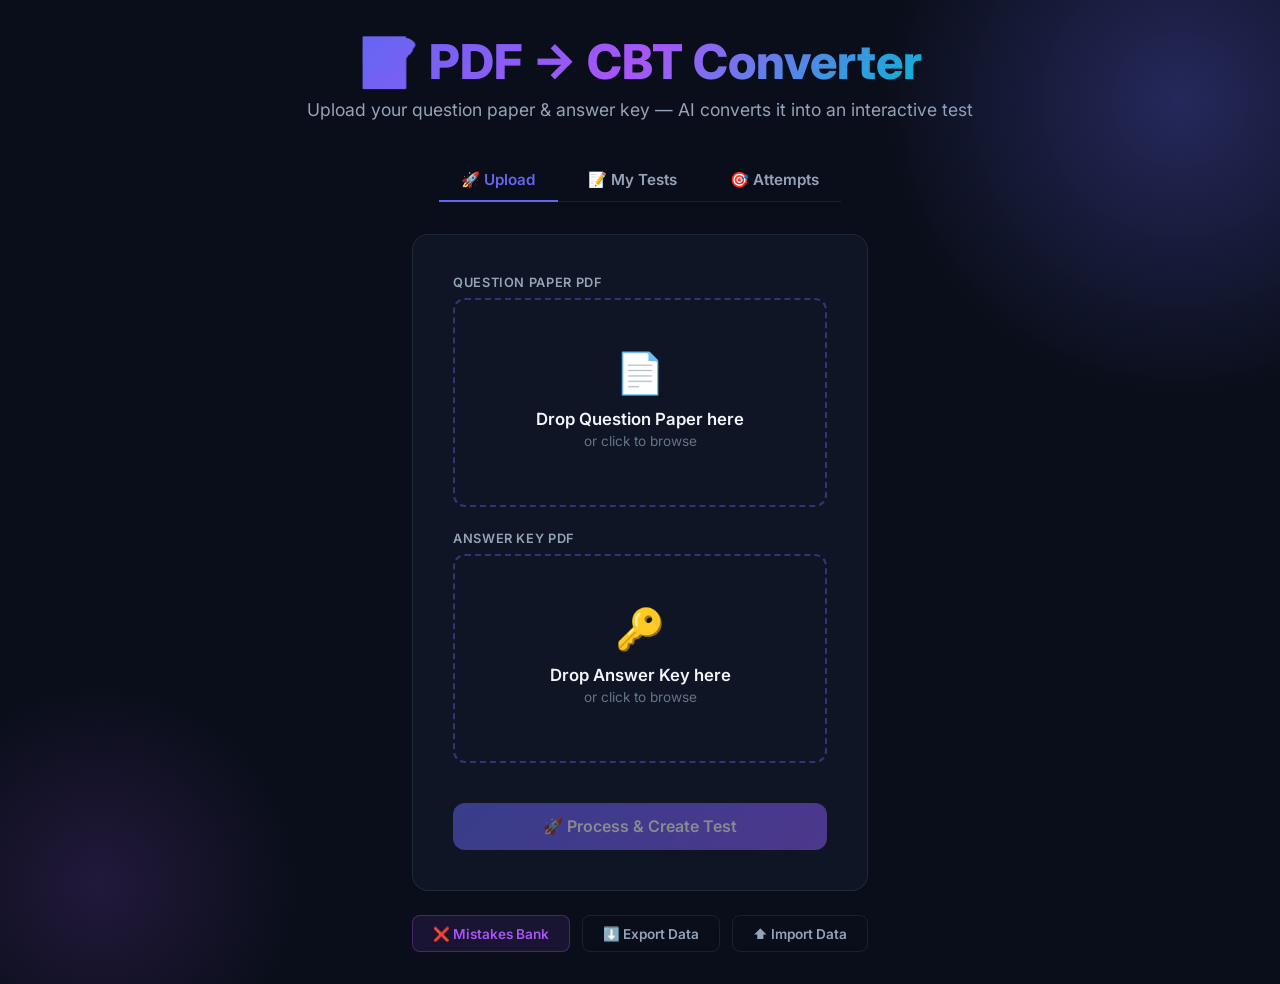
==== templates/index.html @ cba8afc6 "Ready for Render" ====
<!DOCTYPE html>
<html lang="en">
<head>
    <meta charset="UTF-8">
    <meta name="viewport" content="width=device-width, initial-scale=1.0">
    <title>PDF to CBT Converter — AI Powered</title>
    <meta name="description" content="Convert question paper PDFs into interactive Computer-Based Tests with AI-powered concept analysis">
    <link rel="stylesheet" href="/static/style.css">
    <style>
        /* ── Tab navigation ── */
        .tab-nav { display:flex; gap:0.5rem; border-bottom:1px solid var(--border); margin-bottom:2rem; }
        .tab-btn { padding:0.65rem 1.4rem; background:none; border:none; border-bottom:2px solid transparent;
                   color:var(--text-secondary); font-size:0.95rem; font-weight:600; cursor:pointer; transition:all 0.2s;
                   margin-bottom:-1px; font-family:inherit; }
        .tab-btn:hover { color:var(--text-primary); }
        .tab-btn.active { color:var(--accent); border-bottom-color:var(--accent); }
        .tab-pane { display:none; }
        .tab-pane.active { display:block; }

        /* ── Test cards ── */
        .tests-grid { display:grid; grid-template-columns:repeat(auto-fill, minmax(300px, 1fr)); gap:1rem; }
        .test-card { background:var(--bg-card); border:1px solid var(--border); border-radius:var(--radius);
                     padding:1.25rem; transition:border-color 0.2s; position:relative; }
        .test-card:hover { border-color:rgba(99,102,241,0.4); }
        .test-card-name { font-weight:700; font-size:1rem; margin-bottom:0.4rem; }
        .test-card-meta { font-size:0.8rem; color:var(--text-muted); display:flex; flex-direction:column; gap:0.2rem; margin-bottom:1rem; }
        .test-card-badge { display:inline-block; padding:0.2rem 0.6rem; border-radius:999px; font-size:0.72rem; font-weight:700; }
        .badge-draft { background:rgba(245,158,11,0.15); color:#f59e0b; }
        .badge-ready { background:rgba(34,197,94,0.12); color:#22c55e; }
        .test-card-actions { display:flex; gap:0.5rem; }
        .btn-take { flex:1; padding:0.55rem; background:var(--accent); color:#fff; border:none;
                    border-radius:calc(var(--radius) - 2px); cursor:pointer; font-weight:600; font-size:0.85rem; transition:opacity 0.2s; }
        .btn-take:hover { opacity:0.85; }
        .btn-review-link { flex:1; padding:0.55rem; background:rgba(245,158,11,0.12); color:#f59e0b;
                           border:1px solid rgba(245,158,11,0.3); border-radius:calc(var(--radius) - 2px);
                           cursor:pointer; font-weight:600; font-size:0.85rem; text-align:center; }
        .btn-del { padding:0.55rem 0.8rem; background:rgba(239,68,68,0.12); color:var(--red);
                   border:1px solid rgba(239,68,68,0.2); border-radius:calc(var(--radius) - 2px);
                   cursor:pointer; font-size:0.85rem; transition:all 0.2s; }
        .btn-del:hover { background:var(--red); color:#fff; }

        /* ── Attempt cards ── */
        .attempt-card { background:var(--bg-card); border:1px solid var(--border); border-radius:var(--radius);
                        padding:1rem 1.25rem; display:flex; align-items:center; gap:1rem; margin-bottom:0.75rem; transition:border-color 0.2s; }
        .attempt-card:hover { border-color:rgba(99,102,241,0.3); }
        .attempt-score { width:52px; height:52px; border-radius:50%; background:var(--bg-glass);
                         border:2px solid var(--border); display:flex; flex-direction:column; align-items:center;
                         justify-content:center; flex-shrink:0; }
        .attempt-score .pct { font-size:0.95rem; font-weight:800; }
        .attempt-info { flex:1; }
        .attempt-name { font-weight:600; font-size:0.9rem; margin-bottom:0.2rem; }
        .attempt-meta { font-size:0.78rem; color:var(--text-muted); }

        /* ── Date group header ── */
        .date-group-header { font-size:0.75rem; font-weight:700; color:var(--text-muted); text-transform:uppercase;
                             letter-spacing:0.08em; margin:1.5rem 0 0.75rem; padding-bottom:0.4rem;
                             border-bottom:1px solid var(--border); }

        .btn-rename { padding:0.55rem 0.7rem; background:rgba(99,102,241,0.1); color:var(--accent);
                      border:1px solid rgba(99,102,241,0.2); border-radius:calc(var(--radius) - 2px);
                      cursor:pointer; font-size:0.85rem; transition:all 0.2s; }
        .btn-rename:hover { background:rgba(99,102,241,0.2); }
        .test-card-name[contenteditable="true"] { outline:2px solid var(--accent); border-radius:4px;
                                                   padding:2px 6px; background:var(--bg-glass); }
    </style>
</head>
<body>
    <div class="landing">
        <h1 class="landing-title">📝 PDF → CBT Converter</h1>
        <p class="landing-sub">Upload your question paper &amp; answer key — AI converts it into an interactive test</p>

        <!-- Tab Navigation -->
        <div class="tab-nav">
            <button class="tab-btn active" onclick="switchTab('upload')">🚀 Upload</button>
            <button class="tab-btn" onclick="switchTab('tests')" id="testsTabBtn">📝 My Tests</button>
            <button class="tab-btn" onclick="switchTab('attempts')">🎯 Attempts</button>
        </div>

        <!-- Upload Tab -->
        <div class="tab-pane active" id="tab-upload">
            <div class="upload-card">
                <label class="upload-label">Question Paper PDF</label>
                <div class="drop-zone" id="qDropZone" data-input="questionInput">
                    <div class="drop-zone-icon">📄</div>
                    <div class="drop-zone-title">Drop Question Paper here</div>
                    <div class="drop-zone-hint">or click to browse</div>
                    <div class="drop-zone-file" id="qFileName"></div>
                    <input type="file" id="questionInput" accept=".pdf">
                </div>

                <label class="upload-label">Answer Key PDF</label>
                <div class="drop-zone" id="aDropZone" data-input="answerInput">
                    <div class="drop-zone-icon">🔑</div>
                    <div class="drop-zone-title">Drop Answer Key here</div>
                    <div class="drop-zone-hint">or click to browse</div>
                    <div class="drop-zone-file" id="aFileName"></div>
                    <input type="file" id="answerInput" accept=".pdf">
                </div>

                <button class="btn btn-primary" id="processBtn" disabled>
                    🚀 Process &amp; Create Test
                </button>
            </div>

            <div style="display:flex; gap:0.75rem; justify-content:center; margin-top:1.5rem; flex-wrap:wrap;">
                <a href="/mistakes" class="btn btn-sm btn-mark" style="text-decoration:none">❌ Mistakes Bank</a>
                <button class="btn btn-sm btn-outline" onclick="exportData()">⬇️ Export Data</button>
                <button class="btn btn-sm btn-outline" onclick="document.getElementById('importInput').click()">⬆️ Import Data</button>
                <input type="file" id="importInput" style="display:none" accept=".json" onchange="importData(event)">
            </div>
        </div>

        <!-- My Tests Tab -->
        <div class="tab-pane" id="tab-tests">
            <div id="testsContainer">
                <div class="empty-state"><div class="emoji">📭</div>Loading tests…</div>
            </div>
        </div>

        <!-- Attempts Tab -->
        <div class="tab-pane" id="tab-attempts">
            <div id="attemptsContainer">
                <div class="empty-state"><div class="emoji">📭</div>Loading attempts…</div>
            </div>
        </div>
    </div>

    <div class="processing" id="processing">
        <div class="spinner"></div>
        <div class="processing-text">Analyzing your papers with AI...</div>
        <div class="processing-sub" id="processingStatus">Uploading PDFs to Gemini</div>
    </div>

    <script>
        // ─── Tab switching ───────────────────────────────────────────────
        function switchTab(name) {
            document.querySelectorAll('.tab-btn').forEach(b => b.classList.remove('active'));
            document.querySelectorAll('.tab-pane').forEach(p => p.classList.remove('active'));
            document.querySelector(`[onclick="switchTab('${name}')"]`).classList.add('active');
            document.getElementById(`tab-${name}`).classList.add('active');
            if (name === 'tests') renderTests();
            if (name === 'attempts') renderAttempts();
        }

        // ─── Dashboard data ──────────────────────────────────────────────
        let dashData = { tests: [], attempts: [] };

        async function loadDashboard() {
            try {
                const res = await fetch('/api/dashboard');
                dashData = await res.json();
                // Update tab badge
                const count = dashData.tests.length;
                document.getElementById('testsTabBtn').textContent = `📝 My Tests${count ? ` (${count})` : ''}`;
            } catch(e) { console.error(e); }
        }

        // ─── Group items by date ─────────────────────────────────────────
        function groupByDate(items, dateKey) {
            const groups = {};
            const today = new Date(); today.setHours(0,0,0,0);
            const yesterday = new Date(today); yesterday.setDate(today.getDate() - 1);

            for (const item of items) {
                const d = new Date(item[dateKey]);
                d.setHours(0,0,0,0);
                let label;
                if (d.getTime() === today.getTime()) label = 'Today';
                else if (d.getTime() === yesterday.getTime()) label = 'Yesterday';
                else label = d.toLocaleDateString('en-IN', { day:'numeric', month:'long', year:'numeric' });
                if (!groups[label]) groups[label] = [];
                groups[label].push(item);
            }
            return groups;
        }

        // ─── Render My Tests ─────────────────────────────────────────────
        function renderTests() {
            const container = document.getElementById('testsContainer');
            const tests = [...dashData.tests].sort((a, b) => new Date(b.created_at) - new Date(a.created_at));

            if (tests.length === 0) {
                container.innerHTML = `<div class="empty-state"><div class="emoji">📭</div>No saved tests yet. Upload a PDF to get started!</div>`;
                return;
            }

            const groups = groupByDate(tests, 'created_at');
            let html = '';
            for (const [label, items] of Object.entries(groups)) {
                html += `<div class="date-group-header">${label}</div><div class="tests-grid">`;
                for (const t of items) {
                    const isDraft = t.status === 'draft';
                    const time = new Date(t.created_at).toLocaleTimeString('en-IN', { hour:'2-digit', minute:'2-digit' });
                    html += `
                    <div class="test-card" id="card-${t.id}">
                        <div style="display:flex;align-items:flex-start;gap:0.5rem;margin-bottom:0.4rem">
                            <div class="test-card-name" style="flex:1">${t.name}</div>
                            <span class="test-card-badge ${isDraft ? 'badge-draft' : 'badge-ready'}">${isDraft ? 'DRAFT' : 'READY'}</span>
                        </div>
                        <div class="test-card-meta">
                            <span>🕐 ${time} &nbsp;•&nbsp; ${t.total_questions || '?'} questions</span>
                            <span>🆔 ${t.id}</span>
                        </div>
                        <div class="test-card-actions">
                            ${isDraft
                                ? `<a class="btn-review-link" href="/review/${t.id}">✂️ Review</a>`
                                : `<button class="btn-take" onclick="window.location.href='/test/${t.id}'">▶ Take Test</button>`
                            }
                            <button class="btn-rename" onclick="renameTest('${t.id}', event)" title="Rename">✏️</button>
                            <button class="btn-del" onclick="deleteTest('${t.id}', event)" title="Delete">🗑</button>
                        </div>
                    </div>`;
                }
                html += `</div>`;
            }
            container.innerHTML = html;
        }

        async function deleteTest(testId, e) {
            e.stopPropagation();
            if (!confirm('Delete this test and all its data? This cannot be undone.')) return;
            await fetch(`/api/test/${testId}`, { method: 'DELETE' });
            dashData.tests = dashData.tests.filter(t => t.id !== testId);
            const count = dashData.tests.length;
            document.getElementById('testsTabBtn').textContent = `📝 My Tests${count ? ` (${count})` : ''}`;
            renderTests();
        }

        function renameTest(testId, e) {
            e.stopPropagation();
            const card = document.getElementById(`card-${testId}`);
            if (!card) return;
            const nameEl = card.querySelector('.test-card-name');
            nameEl.contentEditable = 'true';
            nameEl.focus();
            // Select all text
            const range = document.createRange(); range.selectNodeContents(nameEl);
            window.getSelection().removeAllRanges(); window.getSelection().addRange(range);

            const save = async () => {
                nameEl.contentEditable = 'false';
                const newName = nameEl.textContent.trim();
                if (!newName) { nameEl.textContent = dashData.tests.find(t=>t.id===testId)?.name || 'Test'; return; }
                const res = await fetch(`/api/test/${testId}`, {
                    method: 'PATCH',
                    headers: {'Content-Type':'application/json'},
                    body: JSON.stringify({ name: newName })
                });
                const data = await res.json();
                if (data.success) {
                    const t = dashData.tests.find(t=>t.id===testId);
                    if (t) t.name = data.name;
                } else { nameEl.textContent = dashData.tests.find(t=>t.id===testId)?.name || 'Test'; }
            };
            nameEl.onblur = save;
            nameEl.onkeydown = (ev) => { if (ev.key === 'Enter') { ev.preventDefault(); nameEl.blur(); } if (ev.key === 'Escape') { nameEl.contentEditable = 'false'; } };
        }

        // ─── Render Attempts ─────────────────────────────────────────────
        function renderAttempts() {
            const container = document.getElementById('attemptsContainer');
            const attempts = [...dashData.attempts].sort((a, b) => new Date(b.submitted_at) - new Date(a.submitted_at));

            if (attempts.length === 0) {
                container.innerHTML = `<div class="empty-state"><div class="emoji">🎯</div>No attempts yet. Take a test to see results here!</div>`;
                return;
            }

            const groups = groupByDate(attempts, 'submitted_at');
            let html = '';
            for (const [label, items] of Object.entries(groups)) {
                html += `<div class="date-group-header">${label}</div>`;
                for (const a of items) {
                    const pct = a.max_score > 0 ? Math.round((a.score / a.max_score) * 100) : 0;
                    const color = pct >= 70 ? 'var(--green)' : pct >= 40 ? 'var(--orange)' : 'var(--red)';
                    const time = new Date(a.submitted_at).toLocaleTimeString('en-IN', { hour:'2-digit', minute:'2-digit' });
                    html += `
                    <div class="attempt-card" style="cursor:pointer" onclick="window.location.href='/result/${a.id}'">
                        <div class="attempt-score" style="border-color:${color}">
                            <span class="pct" style="color:${color}">${pct}%</span>
                        </div>
                        <div class="attempt-info">
                            <div class="attempt-name">${a.test_name}</div>
                            <div class="attempt-meta">Score: ${a.score}/${a.max_score} &nbsp;•&nbsp; ${time}</div>
                        </div>
                        <button class="btn-del" onclick="deleteAttempt('${a.id}', event)" title="Delete attempt">🗑</button>
                    </div>`;
                }
            }
            container.innerHTML = html;
        }

        async function deleteAttempt(id, e) {
            e.stopPropagation();
            if (!confirm('Delete this attempt?')) return;
            await fetch('/api/attempt/' + id, { method: 'DELETE' });
            dashData.attempts = dashData.attempts.filter(a => a.id !== id);
            renderAttempts();
        }

        // ─── Export / Import ─────────────────────────────────────────────
        function exportData() { window.location.href = '/api/export'; }

        function importData(e) {
            const file = e.target.files[0];
            if (!file) return;
            const reader = new FileReader();
            reader.onload = async (ev) => {
                try {
                    const data = JSON.parse(ev.target.result);
                    const res = await fetch('/api/import', { method:'POST', headers:{'Content-Type':'application/json'}, body:JSON.stringify(data) });
                    const result = await res.json();
                    if (result.success) {
                        alert(`Imported ${result.tests} tests and ${result.attempts} attempts!`);
                        await loadDashboard();
                    } else { alert('Import failed: ' + result.error); }
                } catch(err) { alert('Invalid JSON file'); }
            };
            reader.readAsText(file);
        }

        // ─── Drag & drop upload ──────────────────────────────────────────
        const processBtn = document.getElementById('processBtn');
        const qInput = document.getElementById('questionInput');
        const aInput = document.getElementById('answerInput');

        document.querySelectorAll('.drop-zone').forEach(zone => {
            const input = document.getElementById(zone.dataset.input);
            zone.addEventListener('click', () => input.click());
            zone.addEventListener('dragover', e => { e.preventDefault(); zone.classList.add('drag-over'); });
            zone.addEventListener('dragleave', () => zone.classList.remove('drag-over'));
            zone.addEventListener('drop', e => {
                e.preventDefault(); zone.classList.remove('drag-over');
                if (e.dataTransfer.files[0]) { input.files = e.dataTransfer.files; input.dispatchEvent(new Event('change')); }
            });
            input.addEventListener('change', () => {
                if (input.files[0]) {
                    zone.classList.add('has-file');
                    zone.querySelector('.drop-zone-file').textContent = '✅ ' + input.files[0].name;
                    checkReady();
                }
            });
        });

        function checkReady() { processBtn.disabled = !(qInput.files[0] && aInput.files[0]); }

        // ─── Process / upload ────────────────────────────────────────────
        processBtn.addEventListener('click', async () => {
            const processing = document.getElementById('processing');
            const statusEl = document.getElementById('processingStatus');
            processing.classList.add('active');

            const statuses = ['Uploading PDFs to Gemini...','AI is reading the question paper...','Structuring data natively...','Extracting figures and topics...','Building your test...'];
            let si = 0;
            const interval = setInterval(() => { si = Math.min(si + 1, statuses.length - 1); statusEl.textContent = statuses[si]; }, 5000);

            const formData = new FormData();
            formData.append('question_paper', qInput.files[0]);
            formData.append('answer_key', aInput.files[0]);

            try {
                const res = await fetch('/api/process', { method: 'POST', body: formData });
                const data = await res.json();
                clearInterval(interval);
                if (data.success) {
                    if (data.needs_review) {
                        statusEl.textContent = `✅ ${data.total_questions} questions extracted! ${data.diagram_count} diagrams need review...`;
                        setTimeout(() => window.location.href = data.review_url, 1500);
                    } else {
                        statusEl.textContent = `✅ ${data.total_questions} questions extracted! Redirecting...`;
                        setTimeout(() => window.location.href = `/test/${data.test_id}`, 1500);
                    }
                } else {
                    alert('Error: ' + (data.error || 'Unknown error'));
                    processing.classList.remove('active');
                }
            } catch (err) {
                clearInterval(interval);
                alert('Network error: ' + err.message);
                processing.classList.remove('active');
            }
        });

        // ─── Init ────────────────────────────────────────────────────────
        loadDashboard();
    </script>
</body>
</html>
---- static/style.css ----
@import url('https://fonts.googleapis.com/css2?family=Inter:wght@300;400;500;600;700;800&display=swap');

:root {
  --bg-primary: #0a0e1a;
  --bg-secondary: #111827;
  --bg-card: rgba(17, 24, 39, 0.8);
  --bg-glass: rgba(255,255,255,0.04);
  --border: rgba(255,255,255,0.08);
  --text-primary: #f1f5f9;
  --text-secondary: #94a3b8;
  --text-muted: #64748b;
  --accent: #6366f1;
  --accent-glow: rgba(99,102,241,0.3);
  --green: #22c55e;
  --red: #ef4444;
  --orange: #f59e0b;
  --purple: #a855f7;
  --cyan: #06b6d4;
  --physics: #3b82f6;
  --chemistry: #f59e0b;
  --maths: #8b5cf6;
  --radius: 12px;
  --radius-lg: 16px;
  --shadow: 0 4px 24px rgba(0,0,0,0.3);
}

* { margin:0; padding:0; box-sizing:border-box; }
body { font-family:'Inter',sans-serif; background:var(--bg-primary); color:var(--text-primary); min-height:100vh; }

/* ===== UPLOAD PAGE ===== */
.landing { display:flex; flex-direction:column; align-items:center; justify-content:center; min-height:100vh; padding:2rem; position:relative; overflow:hidden; }
.landing::before { content:''; position:absolute; width:600px; height:600px; background:radial-gradient(circle,var(--accent-glow),transparent 70%); top:-200px; right:-200px; pointer-events:none; }
.landing::after { content:''; position:absolute; width:400px; height:400px; background:radial-gradient(circle,rgba(168,85,247,0.15),transparent 70%); bottom:-100px; left:-100px; pointer-events:none; }

.landing-title { font-size:3rem; font-weight:800; background:linear-gradient(135deg,#6366f1,#a855f7,#06b6d4); -webkit-background-clip:text; -webkit-text-fill-color:transparent; background-clip:text; margin-bottom:0.5rem; text-align:center; }
.landing-sub { color:var(--text-secondary); font-size:1.1rem; margin-bottom:2.5rem; text-align:center; }

.upload-card { background:var(--bg-card); border:1px solid var(--border); border-radius:var(--radius-lg); padding:2.5rem; width:100%; max-width:600px; backdrop-filter:blur(20px); position:relative; z-index:1; }

.drop-zone { border:2px dashed rgba(99,102,241,0.4); border-radius:var(--radius); padding:3rem 2rem; text-align:center; cursor:pointer; transition:all 0.3s; margin-bottom:1.5rem; position:relative; }
.drop-zone:hover, .drop-zone.drag-over { border-color:var(--accent); background:rgba(99,102,241,0.05); }
.drop-zone.has-file { border-color:var(--green); border-style:solid; background:rgba(34,197,94,0.05); }
.drop-zone-icon { font-size:2.5rem; margin-bottom:0.75rem; }
.drop-zone-title { font-weight:600; font-size:1.05rem; margin-bottom:0.25rem; }
.drop-zone-hint { color:var(--text-muted); font-size:0.85rem; }
.drop-zone-file { color:var(--green); font-weight:500; font-size:0.95rem; margin-top:0.5rem; }
.drop-zone input[type="file"] { display:none; }

.upload-label { font-size:0.8rem; font-weight:600; color:var(--text-secondary); text-transform:uppercase; letter-spacing:0.05em; margin-bottom:0.5rem; display:block; }

.btn { display:inline-flex; align-items:center; justify-content:center; gap:0.5rem; padding:0.85rem 2rem; border:none; border-radius:var(--radius); font-family:inherit; font-weight:600; font-size:1rem; cursor:pointer; transition:all 0.3s; }
.btn-primary { background:linear-gradient(135deg,#6366f1,#8b5cf6); color:#fff; width:100%; margin-top:1rem; }
.btn-primary:hover { transform:translateY(-2px); box-shadow:0 8px 25px var(--accent-glow); }
.btn-primary:disabled { opacity:0.5; cursor:not-allowed; transform:none; box-shadow:none; }

/* Processing overlay */
.processing { display:none; position:fixed; inset:0; background:rgba(10,14,26,0.95); z-index:100; flex-direction:column; align-items:center; justify-content:center; }
.processing.active { display:flex; }
.spinner { width:60px; height:60px; border:3px solid var(--border); border-top-color:var(--accent); border-radius:50%; animation:spin 0.8s linear infinite; margin-bottom:1.5rem; }
@keyframes spin { to { transform:rotate(360deg); } }
.processing-text { font-size:1.2rem; font-weight:600; margin-bottom:0.5rem; }
.processing-sub { color:var(--text-muted); font-size:0.9rem; }

/* ===== CBT INTERFACE ===== */
.cbt { display:flex; flex-direction:column; height:100vh; }

.cbt-header { display:flex; align-items:center; justify-content:space-between; padding:0.75rem 1.5rem; background:var(--bg-secondary); border-bottom:1px solid var(--border); flex-shrink:0; }
.cbt-title { font-weight:700; font-size:1.1rem; }
.cbt-timer { font-size:1.3rem; font-weight:700; font-variant-numeric:tabular-nums; padding:0.4rem 1rem; border-radius:var(--radius); background:rgba(239,68,68,0.1); color:var(--red); border:1px solid rgba(239,68,68,0.2); }
.cbt-timer.warning { animation:pulse 1s ease-in-out infinite; }
@keyframes pulse { 0%,100% { opacity:1; } 50% { opacity:0.5; } }

.subject-tabs { display:flex; gap:0.25rem; padding:0.5rem 1.5rem; background:var(--bg-secondary); border-bottom:1px solid var(--border); flex-shrink:0; overflow-x:auto; }
.subject-tab { padding:0.5rem 1.25rem; border-radius:var(--radius); font-size:0.85rem; font-weight:600; cursor:pointer; transition:all 0.2s; background:transparent; border:1px solid transparent; color:var(--text-secondary); white-space:nowrap; }
.subject-tab:hover { background:var(--bg-glass); color:var(--text-primary); }
.subject-tab.active { background:var(--accent); color:#fff; border-color:var(--accent); }

.cbt-body { display:flex; flex:1; overflow:hidden; }

.question-panel { flex:1; padding:2rem; overflow-y:auto; }
.q-number { font-size:0.8rem; font-weight:600; color:var(--accent); text-transform:uppercase; letter-spacing:0.05em; margin-bottom:0.75rem; }
.q-subject-badge { display:inline-block; padding:0.2rem 0.6rem; border-radius:20px; font-size:0.7rem; font-weight:600; margin-left:0.5rem; }
.q-subject-badge.physics { background:rgba(59,130,246,0.15); color:var(--physics); }
.q-subject-badge.chemistry { background:rgba(245,158,11,0.15); color:var(--chemistry); }
.q-subject-badge.mathematics { background:rgba(139,92,246,0.15); color:var(--maths); }
.q-text { font-size:1.1rem; line-height:1.7; margin-bottom:1.5rem; }
.q-text img { max-width:100%; border-radius:8px; margin:0.5rem 0; }

.options-list { display:flex; flex-direction:column; gap:0.75rem; }
.option { display:flex; align-items:flex-start; gap:0.75rem; padding:1rem 1.25rem; border:1px solid var(--border); border-radius:var(--radius); cursor:pointer; transition:all 0.2s; }
.option:hover { border-color:rgba(99,102,241,0.4); background:rgba(99,102,241,0.05); }
.option.selected { border-color:var(--accent); background:rgba(99,102,241,0.1); }
.option-marker { width:28px; height:28px; border-radius:50%; border:2px solid var(--border); display:flex; align-items:center; justify-content:center; font-weight:700; font-size:0.8rem; flex-shrink:0; transition:all 0.2s; }
.option.selected .option-marker { background:var(--accent); border-color:var(--accent); color:#fff; }
.option-text { flex:1; line-height:1.5; padding-top:2px; }

.integer-input { width:200px; padding:0.85rem 1rem; background:var(--bg-glass); border:1px solid var(--border); border-radius:var(--radius); color:var(--text-primary); font-family:inherit; font-size:1.1rem; font-weight:600; outline:none; transition:border-color 0.2s; }
.integer-input:focus { border-color:var(--accent); }

.q-actions { display:flex; gap:0.75rem; margin-top:2rem; flex-wrap:wrap; }
.btn-sm { padding:0.6rem 1.25rem; font-size:0.85rem; border-radius:8px; }
.btn-outline { background:transparent; border:1px solid var(--border); color:var(--text-secondary); }
.btn-outline:hover { border-color:var(--accent); color:var(--accent); }
.btn-mark { background:rgba(168,85,247,0.1); border:1px solid rgba(168,85,247,0.3); color:var(--purple); }
.btn-mark.marked { background:var(--purple); color:#fff; }
.btn-clear { background:rgba(239,68,68,0.1); border:1px solid rgba(239,68,68,0.2); color:var(--red); }
.btn-nav { background:var(--accent); color:#fff; border:none; }

/* Navigation Panel */
.nav-panel { width:280px; background:var(--bg-secondary); border-left:1px solid var(--border); padding:1.25rem; display:flex; flex-direction:column; flex-shrink:0; overflow-y:auto; }
.nav-title { font-size:0.8rem; font-weight:600; color:var(--text-muted); text-transform:uppercase; letter-spacing:0.05em; margin-bottom:1rem; }
.nav-grid { display:grid; grid-template-columns:repeat(5,1fr); gap:6px; margin-bottom:1.5rem; }
.nav-btn { width:100%; aspect-ratio:1; border:none; border-radius:8px; font-weight:600; font-size:0.85rem; cursor:pointer; transition:all 0.15s; font-family:inherit; position:relative; }
.nav-btn.not-visited { background:var(--bg-glass); border:1px solid var(--border); color:var(--text-muted); }
.nav-btn.answered { background:var(--green); color:#fff; }
.nav-btn.not-answered { background:var(--red); color:#fff; }
.nav-btn.marked { background:var(--purple); color:#fff; }
.nav-btn.current { box-shadow:0 0 0 2px var(--accent), 0 0 0 4px rgba(99,102,241,0.3); }

.nav-legend { display:flex; flex-direction:column; gap:0.5rem; margin-top:auto; padding-top:1rem; border-top:1px solid var(--border); }
.legend-item { display:flex; align-items:center; gap:0.5rem; font-size:0.75rem; color:var(--text-secondary); }
.legend-dot { width:12px; height:12px; border-radius:4px; flex-shrink:0; }

.btn-submit-test { width:100%; margin-top:1rem; padding:0.85rem; background:linear-gradient(135deg,#ef4444,#dc2626); color:#fff; border:none; border-radius:var(--radius); font-family:inherit; font-weight:700; font-size:0.95rem; cursor:pointer; transition:all 0.3s; }
.btn-submit-test:hover { transform:translateY(-1px); box-shadow:0 6px 20px rgba(239,68,68,0.3); }

/* Submit Modal */
.modal-overlay { display:none; position:fixed; inset:0; background:rgba(10,14,26,0.9); z-index:200; align-items:center; justify-content:center; }
.modal-overlay.active { display:flex; }
.modal { background:var(--bg-secondary); border:1px solid var(--border); border-radius:var(--radius-lg); padding:2rem; max-width:450px; width:90%; }
.modal h3 { font-size:1.25rem; margin-bottom:1rem; }
.modal-stats { display:grid; grid-template-columns:repeat(3,1fr); gap:0.75rem; margin-bottom:1.5rem; }
.modal-stat { text-align:center; padding:0.75rem; background:var(--bg-glass); border-radius:var(--radius); }
.modal-stat-val { font-size:1.5rem; font-weight:700; }
.modal-stat-label { font-size:0.7rem; color:var(--text-muted); text-transform:uppercase; margin-top:0.25rem; }
.modal-actions { display:flex; gap:0.75rem; }
.modal-actions .btn { flex:1; }
.btn-danger { background:var(--red); color:#fff; border:none; }

/* ===== RESULT PAGE ===== */
.result-page { padding:2rem; max-width:1200px; margin:0 auto; }
.result-header { text-align:center; margin-bottom:2.5rem; }
.result-title { font-size:2rem; font-weight:800; margin-bottom:0.5rem; }
.result-subtitle { color:var(--text-muted); }

.score-hero { display:flex; justify-content:center; gap:2rem; margin-bottom:2.5rem; flex-wrap:wrap; }
.score-card { background:var(--bg-card); border:1px solid var(--border); border-radius:var(--radius-lg); padding:2rem; text-align:center; min-width:180px; backdrop-filter:blur(20px); }
.score-val { font-size:2.5rem; font-weight:800; }
.score-val.main { background:linear-gradient(135deg,#6366f1,#a855f7); -webkit-background-clip:text; -webkit-text-fill-color:transparent; background-clip:text; }
.score-label { font-size:0.8rem; color:var(--text-muted); text-transform:uppercase; letter-spacing:0.05em; margin-top:0.25rem; }
.score-val.green { color:var(--green); }
.score-val.red { color:var(--red); }
.score-val.orange { color:var(--orange); }

.section-title { font-size:1.3rem; font-weight:700; margin-bottom:1.25rem; display:flex; align-items:center; gap:0.5rem; }
.section-title span { color:var(--accent); }

.subject-breakdown { display:grid; grid-template-columns:repeat(auto-fit,minmax(300px,1fr)); gap:1.25rem; margin-bottom:2.5rem; }
.subj-card { background:var(--bg-card); border:1px solid var(--border); border-radius:var(--radius); padding:1.5rem; }
.subj-name { font-weight:700; font-size:1.05rem; margin-bottom:1rem; }
.subj-bar-wrap { height:8px; background:var(--bg-glass); border-radius:4px; overflow:hidden; margin-bottom:0.75rem; }
.subj-bar { height:100%; border-radius:4px; transition:width 1s ease; }
.subj-stats { display:flex; gap:1rem; font-size:0.8rem; color:var(--text-secondary); }

.analysis-card { background:var(--bg-card); border:1px solid var(--border); border-radius:var(--radius-lg); padding:2rem; margin-bottom:1.5rem; }
.analysis-summary { font-size:1.05rem; line-height:1.7; color:var(--text-secondary); margin-bottom:1.5rem; }

.reco-list { list-style:none; display:flex; flex-direction:column; gap:0.75rem; }
.reco-item { display:flex; gap:0.75rem; padding:1rem; background:var(--bg-glass); border-radius:var(--radius); border-left:3px solid var(--accent); }
.reco-icon { font-size:1.2rem; flex-shrink:0; }
.reco-text { font-size:0.9rem; line-height:1.5; }

.priority-card { background:var(--bg-glass); border:1px solid var(--border); border-radius:var(--radius); padding:1.25rem; margin-bottom:0.75rem; }
.priority-topic { font-weight:700; margin-bottom:0.25rem; }
.priority-subject { font-size:0.75rem; color:var(--accent); font-weight:600; text-transform:uppercase; }
.priority-reason { font-size:0.85rem; color:var(--text-secondary); margin-top:0.5rem; }
.priority-plan { font-size:0.85rem; color:var(--cyan); margin-top:0.5rem; font-style:italic; }

/* Question Review */
.review-q { background:var(--bg-card); border:1px solid var(--border); border-radius:var(--radius); padding:1.5rem; margin-bottom:1rem; }
.review-q.correct { border-left:3px solid var(--green); }
.review-q.incorrect { border-left:3px solid var(--red); }
.review-q.unattempted { border-left:3px solid var(--orange); }
.review-q-header { display:flex; justify-content:space-between; align-items:center; margin-bottom:0.75rem; flex-wrap:wrap; gap:0.5rem; }
.review-q-num { font-weight:700; }
.review-status { padding:0.2rem 0.6rem; border-radius:20px; font-size:0.7rem; font-weight:600; }
.review-status.correct { background:rgba(34,197,94,0.15); color:var(--green); }
.review-status.incorrect { background:rgba(239,68,68,0.15); color:var(--red); }
.review-status.unattempted { background:rgba(245,158,11,0.15); color:var(--orange); }
.review-q-text { font-size:0.95rem; line-height:1.6; margin-bottom:0.75rem; }
.review-answers { display:flex; gap:1.5rem; font-size:0.85rem; flex-wrap:wrap; }
.review-correct { color:var(--green); font-weight:600; }
.review-user { color:var(--red); font-weight:600; }
.review-user.is-correct { color:var(--green); }
.review-filter-bar { display:flex; gap:0.5rem; margin-bottom:1.25rem; flex-wrap:wrap; }
.filter-btn { padding:0.4rem 1rem; border-radius:20px; font-size:0.8rem; font-weight:600; cursor:pointer; border:1px solid var(--border); background:transparent; color:var(--text-secondary); transition:all 0.2s; font-family:inherit; }
.filter-btn.active { background:var(--accent); color:#fff; border-color:var(--accent); }

.back-home { display:inline-flex; align-items:center; gap:0.5rem; color:var(--accent); text-decoration:none; font-weight:600; font-size:0.9rem; margin-bottom:2rem; }
.back-home:hover { text-decoration:underline; }

/* Diagram Section — Inline Display */
.diagram-section { margin:0.75rem 0 1.5rem; display:flex; flex-wrap:wrap; gap:0.75rem; }
.diagram-img { max-width:100%; max-height:400px; border-radius:var(--radius); border:1px solid var(--border); background:#fff; padding:4px; object-fit:contain; }
.diagram-page-fallback { max-height:500px; opacity:0.9; }

/* Question Type Badges */
.q-type-badge { display:inline-block; padding:0.15rem 0.5rem; border-radius:4px; font-size:0.65rem; font-weight:700; margin-left:0.5rem; letter-spacing:0.03em; }
.q-type-badge.integer { background:rgba(6,182,212,0.15); color:var(--cyan); }
.q-type-badge.multi { background:rgba(245,158,11,0.15); color:var(--orange); }

/* Integer Input Section */
.integer-section { margin-bottom:0.5rem; }
.integer-label { display:block; font-size:0.85rem; font-weight:600; color:var(--text-secondary); margin-bottom:0.5rem; }
.integer-input { width:280px; padding:1rem 1.25rem; background:var(--bg-glass); border:2px solid var(--border); border-radius:var(--radius); color:var(--text-primary); font-family:'Inter',monospace; font-size:1.3rem; font-weight:700; outline:none; transition:border-color 0.2s; letter-spacing:0.02em; }
.integer-input:focus { border-color:var(--cyan); box-shadow:0 0 0 3px rgba(6,182,212,0.15); }
.integer-hint { font-size:0.75rem; color:var(--text-muted); margin-top:0.5rem; }
.multi-hint { font-size:0.8rem; color:var(--orange); margin-top:0.75rem; font-weight:500; }

/* Responsive */
@media(max-width:768px) {
  .cbt-body { flex-direction:column; }
  .nav-panel { width:100%; max-height:40vh; border-left:none; border-top:1px solid var(--border); }
  .landing-title { font-size:2rem; }
  .score-hero { gap:1rem; }
  .score-card { min-width:140px; padding:1.25rem; }
  .integer-input { width:100%; }
}
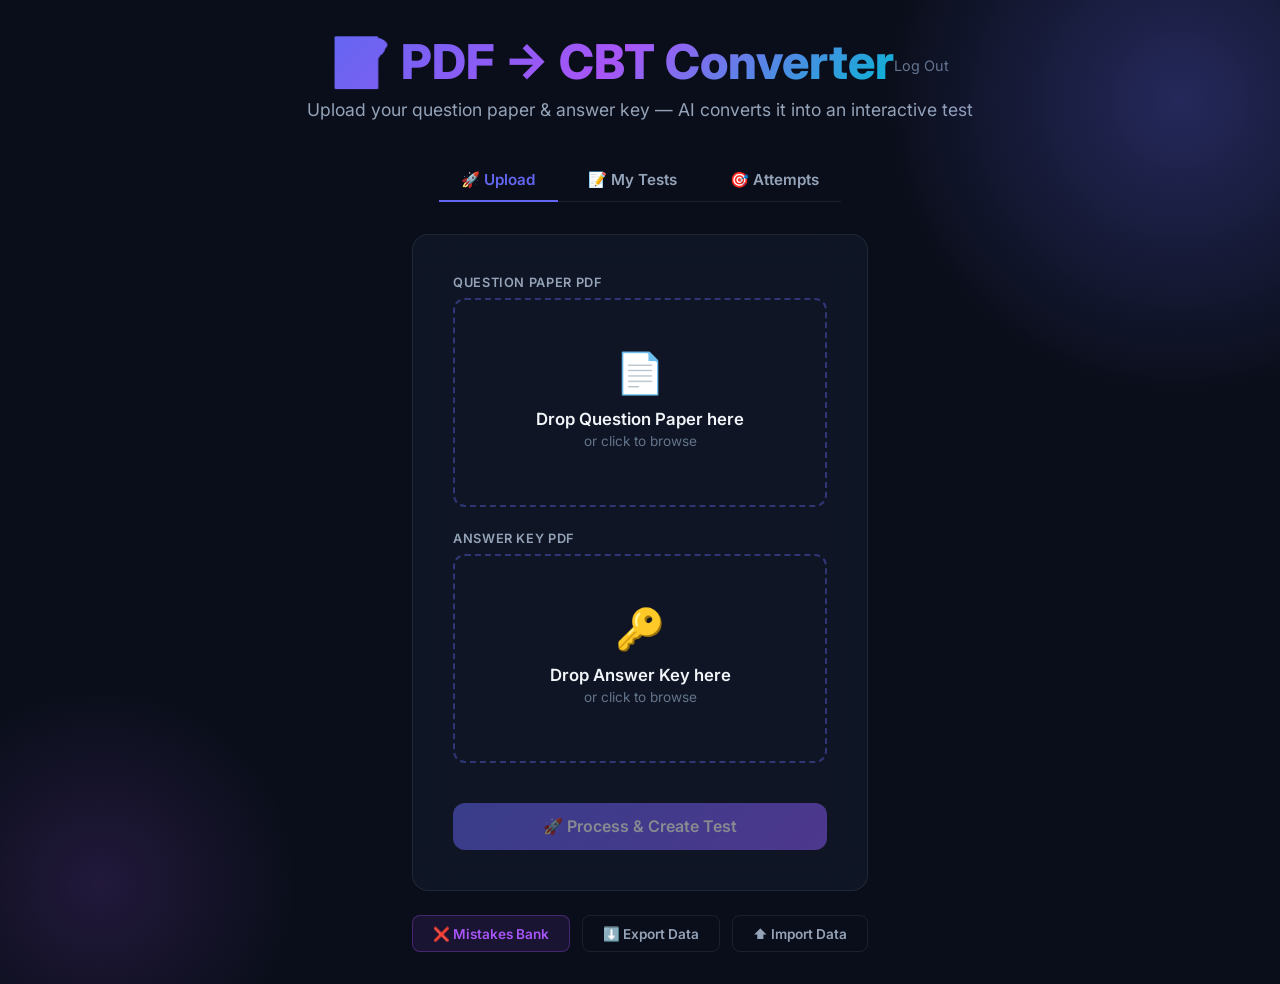
==== commit adaeaab2: "Fix UI bugs: auth spinner, session redirects, logout btn, result diagrams, integer input, KaTeX loop" ====
--- a/templates/index.html
+++ b/templates/index.html
@@ -66,7 +66,10 @@
 </head>
 <body>
     <div class="landing">
-        <h1 class="landing-title">📝 PDF → CBT Converter</h1>
+        <div style="display: flex; justify-content: space-between; align-items: center;">
+            <h1 class="landing-title">📝 PDF → CBT Converter</h1>
+            <a href="/logout" style="color:var(--text-muted); font-size: 0.9rem; text-decoration: none;">Log Out</a>
+        </div>
         <p class="landing-sub">Upload your question paper &amp; answer key — AI converts it into an interactive test</p>
 
         <!-- Tab Navigation -->
@@ -148,6 +151,10 @@
         async function loadDashboard() {
             try {
                 const res = await fetch('/api/dashboard');
+                if (res.redirected || res.status === 401) {
+                    window.location.href = '/login';
+                    return;
+                }
                 dashData = await res.json();
                 // Update tab badge
                 const count = dashData.tests.length;
--- a/static/style.css
+++ b/static/style.css
@@ -94,8 +94,6 @@
 .option.selected .option-marker { background:var(--accent); border-color:var(--accent); color:#fff; }
 .option-text { flex:1; line-height:1.5; padding-top:2px; }
 
-.integer-input { width:200px; padding:0.85rem 1rem; background:var(--bg-glass); border:1px solid var(--border); border-radius:var(--radius); color:var(--text-primary); font-family:inherit; font-size:1.1rem; font-weight:600; outline:none; transition:border-color 0.2s; }
-.integer-input:focus { border-color:var(--accent); }
 
 .q-actions { display:flex; gap:0.75rem; margin-top:2rem; flex-wrap:wrap; }
 .btn-sm { padding:0.6rem 1.25rem; font-size:0.85rem; border-radius:8px; }
